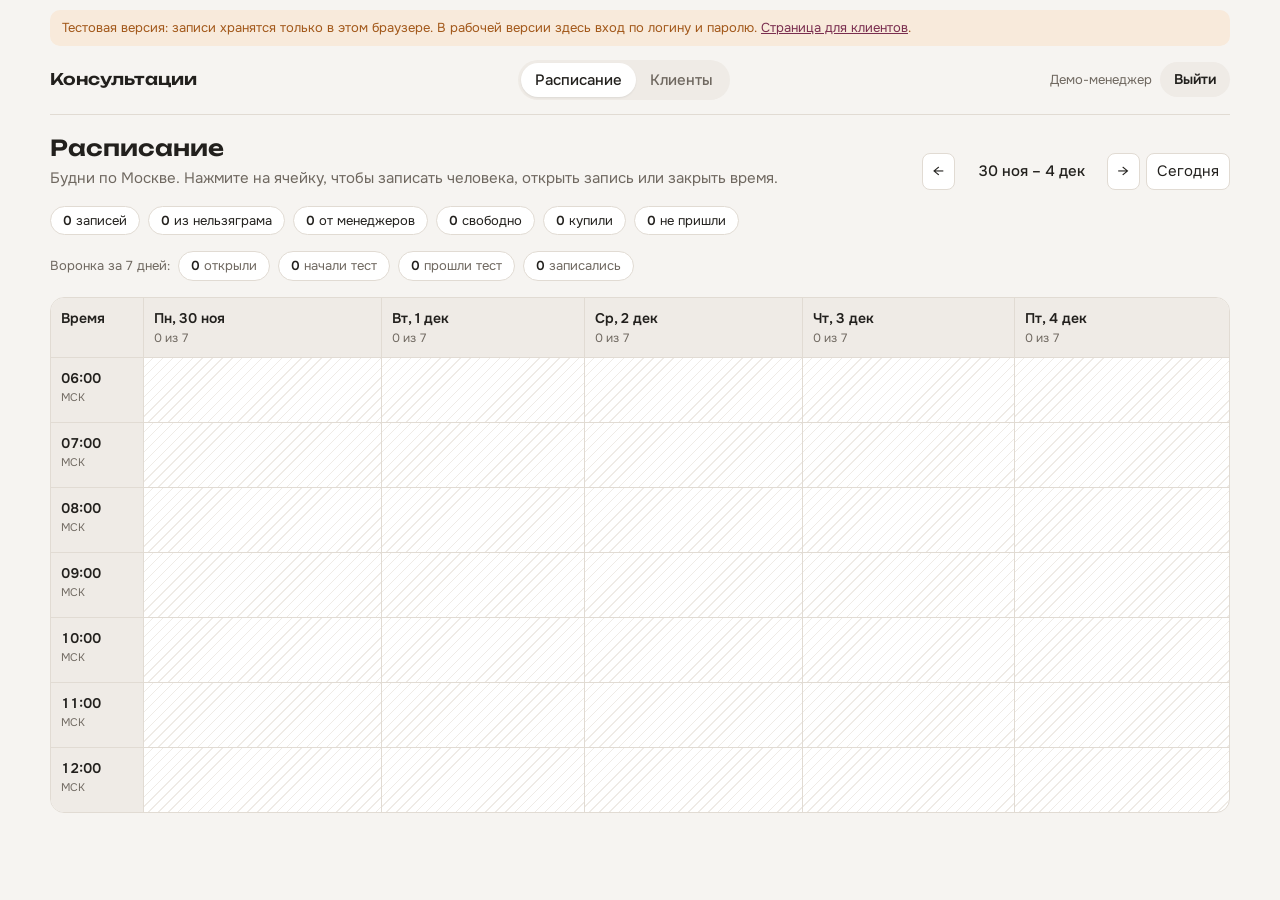
==== admin.html @ b44c7cf9 "Воронка-тест перед записью: 3 вопроса, 7 персональных ответов, ответы в CRM, статистика; тестовая ве" ====
<!doctype html>
<html lang="ru"><head><meta charset="utf-8"><meta name="viewport" content="width=device-width,initial-scale=1">
<meta name="robots" content="noindex">
<title>Админка консультаций</title>
<link rel="preconnect" href="https://fonts.googleapis.com"><link rel="preconnect" href="https://fonts.gstatic.com" crossorigin>
<link rel="stylesheet" href="https://fonts.googleapis.com/css2?family=Onest:wght@400;500;600;700&family=Unbounded:wght@600&display=swap">
<link rel="stylesheet" href="static/app.css">
<script src="static/demo-api.js"></script>
<style>
.top{max-width:1180px;margin:0 auto;padding-block:14px;display:flex;flex-wrap:wrap;gap:10px;align-items:center;justify-content:space-between;border-bottom:1px solid var(--line)}
.brand{font:600 16px/1.2 var(--f-display)}
.seg{display:inline-flex;background:var(--sunk);border-radius:999px;padding:3px}
.seg button{border:0;background:none;padding:6px 14px;border-radius:999px;color:var(--muted);font-weight:500}
.seg button[aria-pressed="true"]{background:var(--surface);color:var(--fg);box-shadow:0 1px 2px rgb(0 0 0 / .08)}
.who{font-size:13px;color:var(--muted)}
.wrap{max-width:1180px;margin:0 auto;padding-block:20px 0;display:grid;gap:16px}
.ahead{display:flex;flex-wrap:wrap;gap:12px;align-items:end;justify-content:space-between}
.ahead h1{font-size:22px}
.weeknav{display:flex;gap:6px;align-items:center;flex-wrap:wrap}
.weeknav button{border:1px solid var(--line);background:var(--surface);border-radius:8px;padding:6px 10px}
.weeknav .lbl{min-width:140px;text-align:center;font-weight:500}
.stats{display:flex;flex-wrap:wrap;gap:8px}
.stat{background:var(--surface);border:1px solid var(--line);border-radius:999px;padding:4px 12px;font-size:13px}.stat b{font-weight:600}
.gridwrap{overflow-x:auto;border:1px solid var(--line);border-radius:14px;background:var(--surface)}
table.week{border-collapse:collapse;width:100%;min-width:760px}
.week th,.week td{border-bottom:1px solid var(--line);border-right:1px solid var(--line);padding:0;vertical-align:top}
.week tr>*:last-child{border-right:0}.week tbody tr:last-child>*{border-bottom:0}
.week thead th{padding:10px;text-align:left;font-weight:600;font-size:14px;background:var(--sunk)}
.week thead th small{display:block;font-weight:400;color:var(--muted);font-size:12px}
.week thead th.today{color:var(--accent)}
.week th.hr{width:92px;padding:10px;font-weight:600;text-align:left;font-size:14px;background:var(--sunk)}
.week th.hr small{display:block;font-weight:400;color:var(--muted);font-size:11px}
.cell{display:grid;width:100%;min-height:64px;border:0;background:none;text-align:left;padding:8px 10px;gap:2px;align-content:start}
.cell:hover{background:var(--sunk)}
.cell .nm{font-weight:600;font-size:14px;overflow-wrap:anywhere}
.cell .mt{font-size:12px;color:var(--muted);overflow-wrap:anywhere}
.cell .plus{color:var(--muted);font-size:13px}
.cell.past{background:repeating-linear-gradient(135deg,transparent 0 6px,var(--sunk) 6px 7px);cursor:default}
.cell.blocked{background:var(--sunk)}.cell.blocked .nm{color:var(--blk);font-weight:500}
.cell.booked{border-left:4px solid var(--accent)}.cell.came{border-left:4px solid var(--ok)}
.cell.bought{border-left:4px solid var(--ok);background:var(--ok-soft)}.cell.noshow{border-left:4px solid var(--bad);background:var(--bad-soft)}
.filters{display:flex;flex-wrap:wrap;gap:8px;align-items:center}
.filters input{border:1px solid var(--line);background:var(--surface);border-radius:8px;padding:8px 12px;min-width:0;flex:1 1 240px}
.chips{display:flex;flex-wrap:wrap;gap:6px}
.chips button,.statusset button{border:1px solid var(--line);background:var(--surface);border-radius:999px;padding:5px 12px;font-size:13px}
.chips button[aria-pressed="true"],.statusset button[aria-pressed="true"]{border-color:var(--accent);background:var(--accent-soft);font-weight:600}
table.crm{border-collapse:collapse;width:100%;min-width:900px}
.crm th{text-align:left;font-size:12px;letter-spacing:.05em;text-transform:uppercase;color:var(--muted);font-weight:600;padding:10px 12px;background:var(--sunk);border-bottom:1px solid var(--line)}
.crm td{padding:10px 12px;border-bottom:1px solid var(--line);vertical-align:top;font-size:14px}
.crm tbody tr{cursor:pointer}.crm tbody tr:hover{background:var(--sunk)}
.crm tbody tr:last-child td{border-bottom:0}
.crm .nm{font-weight:600}.crm .mt{color:var(--muted);font-size:12px}
.empty{padding:28px;text-align:center;color:var(--muted)}
.panel{position:fixed;inset:0;display:grid;justify-items:end;background:rgb(0 0 0 / .35);z-index:5}
.sheet{width:min(440px,100%);height:100%;background:var(--surface);padding:20px 20px calc(24px + env(safe-area-inset-bottom,0px));overflow-y:auto;display:grid;gap:14px;align-content:start;border-left:1px solid var(--line)}
.sheet h2{font:600 19px/1.3 var(--f-display);margin:0;overflow-wrap:anywhere}
.when{color:var(--muted);margin:-8px 0 0;font-size:14px}
.kv{display:grid;grid-template-columns:110px 1fr;gap:6px 10px;font-size:14px;margin:0}
.kv dt{color:var(--muted)}.kv dd{margin:0;overflow-wrap:anywhere}
.statusset{display:flex;flex-wrap:wrap;gap:6px}
.confirm{background:var(--bad-soft);border-radius:10px;padding:12px;display:grid;gap:8px;font-size:14px}
.hist{display:grid;gap:6px;margin:0;padding:0;list-style:none}
.hist li{display:flex;flex-wrap:wrap;gap:8px;align-items:center;justify-content:space-between;border:1px solid var(--line);border-radius:8px;padding:8px 10px;font-size:14px}
hr.sep{border:0;border-top:1px solid var(--line);width:100%;margin:4px 0}
.quiz{background:var(--accent-soft);border-radius:10px;padding:10px 12px;display:grid;gap:4px;font-size:14px}
.quiz b{font-weight:600}
.funnel{display:flex;flex-wrap:wrap;gap:8px;align-items:center;font-size:13px;color:var(--muted)}
.funnel .stat b{color:var(--fg)}
.copy{border:0;background:none;color:var(--accent);padding:0;font-size:13px}
@media (prefers-reduced-motion:no-preference){.sheet{animation:slide .18s ease-out}@keyframes slide{from{transform:translateX(24px);opacity:.6}}}
</style>
</head><body>
<div style="background:var(--warn-soft);color:var(--warn);font-size:13px;padding:8px 12px;border-radius:10px;max-width:1180px;margin:10px auto 0">Тестовая версия: записи хранятся только в этом браузере. В рабочей версии здесь вход по логину и паролю. <a href="./">Страница для клиентов</a>.</div>
<header class="top">
  <span class="brand">Консультации</span>
  <div class="seg" role="group" aria-label="Раздел">
    <button id="t-sched" aria-pressed="true">Расписание</button>
    <button id="t-crm" aria-pressed="false">Клиенты</button>
  </div>
  <div class="row"><span class="who" id="who"></span><button class="btn ghost small" id="logout">Выйти</button></div>
</header>

<main class="wrap" id="v-sched">
  <div class="ahead">
    <div><h1>Расписание</h1><p class="sub">Будни по Москве. Нажмите на ячейку, чтобы записать человека, открыть запись или закрыть время.</p></div>
    <div class="weeknav"><button id="prevw" aria-label="Предыдущая неделя">←</button><span class="lbl tnum" id="weeklbl"></span><button id="nextw" aria-label="Следующая неделя">→</button><button id="thisw">Сегодня</button></div>
  </div>
  <div class="stats" id="stats"></div>
  <div class="funnel" id="funnel"></div>
  <div class="gridwrap"><table class="week" id="week"></table></div>
</main>

<main class="wrap" id="v-crm" hidden>
  <div class="ahead"><div><h1>Клиенты</h1><p class="sub">Все, кто записывался сам или кого добавил менеджер. Клиент определяется по телефону.</p></div></div>
  <div class="filters">
    <input id="q" type="search" placeholder="Поиск по имени, телефону, заметкам" aria-label="Поиск клиентов">
    <div class="chips" id="chips"></div>
  </div>
  <div class="gridwrap"><table class="crm" id="crm"></table></div>
</main>

<div class="panel" id="panel" hidden><aside class="sheet" id="sheet" role="dialog" aria-modal="true" aria-labelledby="p-title"></aside></div>

<script>
(function(){
  const $=id=>document.getElementById(id);
  const el=(t,a={},k=[])=>{const n=document.createElement(t);for(const[x,v]of Object.entries(a)){if(x==='class')n.className=v;else if(x==='text')n.textContent=v;else if(x.startsWith('on'))n.addEventListener(x.slice(2),v);else if(v===true)n.setAttribute(x,'');else if(v!==false&&v!=null)n.setAttribute(x,v);}for(const c of[].concat(k))if(c!=null)n.append(c);return n;};
  const pad=n=>String(n).padStart(2,'0');
  const WD=['Вс','Пн','Вт','Ср','Чт','Пт','Сб'],MON=['янв','фев','мар','апр','мая','июн','июл','авг','сен','окт','ноя','дек'];
  const MSK=3*3600e3;
  let HOURS=[6,7,8,9,10,11,12],WORK=[0,1,2,3,4],STATUS={};
  const ORDER=['booked','came','noshow','bought'];

  async function api(path,opt={}){
    const r=await fetch(path,{...opt,headers:{'Content-Type':'application/json','X-Requested-With':'fetch',...(opt.headers||{})},body:opt.body?JSON.stringify(opt.body):undefined});
    if(r.status===401){location.href='./';throw new Error('auth');}
    const j=await r.json().catch(()=>({}));
    if(!r.ok)throw new Error(j.error||'Не сохранилось. Попробуйте ещё раз.');
    return j;
  }
  // даты (по Москве)
  const dk=(y,m,d)=>`${y}-${pad(m+1)}-${pad(d)}`;
  const todayKey=()=>{const t=new Date(Date.now()+MSK);return dk(t.getUTCFullYear(),t.getUTCMonth(),t.getUTCDate());};
  const parts=s=>{const[y,m,d]=s.split('-').map(Number);const t=new Date(Date.UTC(y,m-1,d));return{y,m:m-1,d,wd:t.getUTCDay()};};
  const add=(s,n)=>{const[y,m,d]=s.split('-').map(Number);const t=new Date(Date.UTC(y,m-1,d+n));return dk(t.getUTCFullYear(),t.getUTCMonth(),t.getUTCDate());};
  const monday=s=>add(s,-((parts(s).wd+6)%7));
  const start=(s,h)=>{const[y,m,d]=s.split('-').map(Number);return Date.UTC(y,m-1,d,h)-MSK;};
  const dayLabel=s=>{const p=parts(s);return`${WD[p.wd]}, ${p.d} ${MON[p.m]}`;};
  const slotLabel=(s,h)=>`${dayLabel(s)}, ${pad(h)}:00 МСК`;
  const stPill=st=>el('span',{class:'st st-'+st,text:STATUS[st]||st});
  const fmtPhone=p=>{const d=(p||'').replace(/\D/g,'');return d.length===11&&d[0]==='7'?`+7 ${d.slice(1,4)} ${d.slice(4,7)}-${d.slice(7,9)}-${d.slice(9)}`:p;};

  // ---------- панель ----------
  let lastFocus=null;
  function openSheet(kids){lastFocus=document.activeElement;$('sheet').replaceChildren(...kids);$('panel').hidden=false;const f=$('sheet').querySelector('input,textarea,button');f&&f.focus();}
  function closeSheet(){$('panel').hidden=true;lastFocus&&lastFocus.focus&&lastFocus.focus();}
  $('panel').addEventListener('click',e=>{if(e.target===$('panel'))closeSheet();});
  document.addEventListener('keydown',e=>{if(e.key==='Escape'&&!$('panel').hidden)closeSheet();});
  const msg=()=>el('p',{class:'err',hidden:true});
  const show=(m,e)=>{m.textContent=e.message;m.hidden=false;};
  const fld=(id,label,input)=>el('div',{class:'field'},[el('label',{for:id,text:label}),input]);
  const copyBtn=text=>el('button',{class:'copy',type:'button',text:'копировать',onclick:async ev=>{try{await navigator.clipboard.writeText(text);ev.target.textContent='скопировано';}catch(e){}}});

  const quizBox=q=>q?el('div',{class:'quiz'},[el('b',{text:'Ответы теста'}),el('span',{text:q.summary}),el('span',{class:'mt',text:'Показан ответ: '+q.scenario_title})]):null;
  async function loadFunnel(){
    try{const s=await api('/api/admin/stats?days=7');
      const pct=(a,b)=>b?` (${Math.round(a*100/b)}%)`:'';
      $('funnel').replaceChildren('Воронка за 7 дней:',...[['открыли',s.open,null],['начали тест',s.start,s.open],['прошли тест',s.quiz_done,s.start],['записались',s.booked,s.quiz_done]].map(([k,v,base])=>el('span',{class:'stat tnum'},[el('b',{text:String(v)}),' '+k+(base!=null?pct(v,base):'')])));
    }catch(e){}
  }
  // ---------- расписание ----------
  let week=null,data={bookings:[],blocked:{}};
  async function loadWeek(){data=await api('/api/admin/week?start='+week);renderWeek();loadFunnel();}
  function renderWeek(){
    const days=[0,1,2,3,4,5,6].map(i=>add(week,i)).filter(s=>WORK.includes((parts(s).wd+6)%7));
    const a=parts(days[0]),b=parts(days[days.length-1]),tk=todayKey();
    $('weeklbl').textContent=a.m===b.m?`${a.d}–${b.d} ${MON[a.m]}`:`${a.d} ${MON[a.m]} – ${b.d} ${MON[b.m]}`;
    const by={};data.bookings.forEach(x=>by[x.slot]=x);
    let total=0,bot=0,man=0,free=0,bought=0,noshow=0;
    for(const s of days)for(const h of HOURS){const id=`${s}_${pad(h)}`,x=by[id];
      if(x){total++;x.source==='manager'?man++:bot++;if(x.status==='bought')bought++;if(x.status==='noshow')noshow++;}
      else if(!(id in data.blocked)&&start(s,h)>Date.now())free++;}
    $('stats').replaceChildren(...[['записей',total],['из нельзяграма',bot],['от менеджеров',man],['свободно',free],['купили',bought],['не пришли',noshow]].map(([k,v])=>el('span',{class:'stat tnum'},[el('b',{text:String(v)}),' '+k])));
    const head=el('thead',{},el('tr',{},[el('th',{class:'hr',text:'Время'}),...days.map(s=>el('th',{class:s===tk?'today':''},[dayLabel(s)+(s===tk?' · сегодня':''),el('small',{class:'tnum',text:`${HOURS.filter(h=>by[`${s}_${pad(h)}`]).length} из ${HOURS.length}`})]))]));
    const bodyRows=el('tbody',{},HOURS.map(h=>el('tr',{},[el('th',{class:'hr tnum',scope:'row'},[`${pad(h)}:00`,el('small',{text:'МСК'})]),...days.map(s=>el('td',{},cell(s,h,by)))])));
    $('week').replaceChildren(head,bodyRows);
  }
  function cell(s,h,by){
    const id=`${s}_${pad(h)}`,x=by[id],past=start(s,h)<Date.now();
    if(x)return el('button',{class:'cell '+x.status,type:'button',onclick:()=>openBooking(x)},[
      el('span',{class:'nm',text:x.client.name}),el('span',{class:'mt',text:fmtPhone(x.client.phone)}),
      el('span',{class:'row'},[el('span',{class:'pill '+(x.source==='manager'?'man':'bot'),text:x.source==='manager'?'менеджер':'нельзяграм'}),x.status!=='booked'?el('span',{class:'mt',text:STATUS[x.status]}):null])]);
    if(id in data.blocked)return el('button',{class:'cell blocked',type:'button',onclick:()=>openBlocked(s,h)},[el('span',{class:'nm',text:'Закрыто'}),el('span',{class:'mt',text:data.blocked[id]||''})]);
    if(past)return el('div',{class:'cell past','aria-label':'Прошло'});
    return el('button',{class:'cell',type:'button','aria-label':'Свободно, '+slotLabel(s,h),onclick:()=>openFree(s,h)},[el('span',{class:'plus',text:'+ записать'})]);
  }
  $('prevw').onclick=()=>{week=add(week,-7);loadWeek();};
  $('nextw').onclick=()=>{week=add(week,7);loadWeek();};
  $('thisw').onclick=()=>{week=monday(todayKey());loadWeek();};

  function openFree(s,h){
    const n=el('input',{id:'a-n'}),p=el('input',{id:'a-p',type:'tel',placeholder:'+7 900 000-00-00'}),c=el('textarea',{id:'a-c',rows:3}),r=el('input',{id:'a-r',placeholder:'например, эфир или выходной'}),m=msg();
    const save=el('button',{class:'btn',type:'button',text:'Записать',onclick:async()=>{save.disabled=true;try{await api('/api/admin/bookings',{method:'POST',body:{date:s,hour:h,name:n.value,phone:p.value,note:c.value}});closeSheet();loadWeek();}catch(e){show(m,e);save.disabled=false;}}});
    const blk=el('button',{class:'btn ghost',type:'button',text:'Закрыть это время',onclick:async()=>{blk.disabled=true;try{await api('/api/admin/blocked',{method:'POST',body:{date:s,hour:h,reason:r.value}});closeSheet();loadWeek();}catch(e){show(m,e);blk.disabled=false;}}});
    openSheet([el('h2',{id:'p-title',text:'Записать на консультацию'}),el('p',{class:'when tnum',text:slotLabel(s,h)}),
      fld('a-n','Имя',n),fld('a-p','Телефон',p),fld('a-c','Комментарий',c),m,
      el('div',{class:'row'},[save,el('button',{class:'btn ghost',type:'button',text:'Отмена',onclick:closeSheet})]),
      el('hr',{class:'sep'}),fld('a-r','Или закрыть время, чтобы никто не записался',r),el('div',{},blk)]);
  }
  function openBlocked(s,h){
    const m=msg(),id=`${s}_${pad(h)}`;
    openSheet([el('h2',{id:'p-title',text:'Время закрыто'}),el('p',{class:'when tnum',text:slotLabel(s,h)}),el('p',{text:data.blocked[id]?`Причина: ${data.blocked[id]}`:'Причина не указана.'}),m,
      el('div',{class:'row'},[el('button',{class:'btn',type:'button',text:'Открыть для записи',onclick:async()=>{try{await api('/api/admin/blocked/'+id,{method:'DELETE'});closeSheet();loadWeek();}catch(e){show(m,e);}}}),el('button',{class:'btn ghost',type:'button',text:'Закрыть панель',onclick:closeSheet})])]);
  }
  function statusButtons(cur,onPick){
    const box=el('div',{class:'statusset'},ORDER.map(k=>el('button',{type:'button','aria-pressed':String(k===cur),text:STATUS[k],onclick:async ev=>{const b=ev.currentTarget;try{await onPick(k);box.querySelectorAll('button').forEach(x=>x.setAttribute('aria-pressed',String(x===b)));}catch(e){}}})));
    return box;
  }
  function openBooking(x){
    const m=msg();
    const conf=el('div',{class:'confirm',hidden:true},[el('span',{text:'Отменить запись? Время снова станет свободным, запись останется в истории клиента.'}),el('div',{class:'row'},[
      el('button',{class:'btn danger',type:'button',text:'Да, отменить',onclick:async()=>{try{await api('/api/admin/bookings/'+x.id,{method:'PATCH',body:{status:'cancelled'}});closeSheet();loadWeek();}catch(e){show(m,e);}}}),
      el('button',{class:'btn ghost',type:'button',text:'Нет',onclick:()=>{conf.hidden=true;}})])]);
    openSheet([el('h2',{id:'p-title',text:x.client.name}),el('p',{class:'when tnum',text:slotLabel(x.date,x.hour)}),
      el('dl',{class:'kv'},[el('dt',{text:'Телефон'}),el('dd',{class:'tnum'},[fmtPhone(x.client.phone),' ',copyBtn(x.client.phone)]),
        el('dt',{text:'Источник'}),el('dd',{text:x.source==='manager'?`добавил менеджер${x.created_by?' ('+x.created_by+')':''}`:'записался сам по ссылке'}),
        el('dt',{text:'Комментарий'}),el('dd',{text:x.note||'—'})]),quizBox(x.quiz),
      el('div',{class:'field'},[el('label',{text:'Итог консультации'}),statusButtons(x.status,async k=>{try{await api('/api/admin/bookings/'+x.id,{method:'PATCH',body:{status:k}});x.status=k;loadWeek();}catch(e){show(m,e);throw e;}})]),
      m,el('div',{class:'row'},[el('button',{class:'btn ghost',type:'button',text:'Карточка клиента',onclick:()=>openClient(x.client.id)}),el('button',{class:'btn danger',type:'button',text:'Отменить запись',onclick:()=>{conf.hidden=false;}})]),conf]);
  }

  // ---------- клиенты ----------
  let fStatus='',qTimer=null;
  function renderChips(){$('chips').replaceChildren(...[['','Все'],...ORDER.map(k=>[k,STATUS[k]])].map(([k,v])=>el('button',{type:'button','aria-pressed':String(k===fStatus),text:v,onclick:()=>{fStatus=k;renderChips();loadClients();}})));}
  $('q').addEventListener('input',()=>{clearTimeout(qTimer);qTimer=setTimeout(loadClients,250);});
  async function loadClients(){
    const j=await api('/api/admin/clients?q='+encodeURIComponent($('q').value)+'&status='+fStatus);
    const head=el('thead',{},el('tr',{},['Клиент','Телефон','Ответы теста','Статус','Консультаций','Последняя запись'].map(t=>el('th',{text:t}))));
    if(!j.clients.length){$('crm').replaceChildren(head,el('tbody',{},el('tr',{},el('td',{colspan:6,class:'empty',text:$('q').value||fStatus?'Никого не нашлось. Измените поиск или фильтр.':'Клиентов пока нет. Они появятся после первой записи.'}))));return;}
    $('crm').replaceChildren(head,el('tbody',{},j.clients.map(c=>el('tr',{tabindex:0,onclick:()=>openClient(c.id),onkeydown:e=>{if(e.key==='Enter')openClient(c.id);}},[
      el('td',{},[el('div',{class:'nm',text:c.name}),c.notes?el('div',{class:'mt',text:c.notes.slice(0,60)+(c.notes.length>60?'…':'')}):null]),
      el('td',{class:'tnum',text:fmtPhone(c.phone)}),el('td',{},c.quiz?[el('div',{text:c.quiz.summary}),el('div',{class:'mt',text:c.quiz.scenario_title})]:'—'),el('td',{},stPill(c.status)),
      el('td',{class:'tnum',text:String(c.visits)}),el('td',{class:'tnum',text:c.last_slot?slotLabel(c.last_slot.slice(0,10),+c.last_slot.slice(11)):'—'})]))));
  }
  async function openClient(id){
    let j;try{j=await api('/api/admin/clients/'+id);}catch(e){return;}
    const c=j.client,m=msg();
    const n=el('input',{id:'c-n',value:c.name}),notes=el('textarea',{id:'c-notes',rows:4});notes.value=c.notes||'';
    const save=el('button',{class:'btn',type:'button',text:'Сохранить',onclick:async()=>{save.disabled=true;try{await api('/api/admin/clients/'+id,{method:'PATCH',body:{name:n.value,notes:notes.value}});save.textContent='Сохранено';setTimeout(()=>save.textContent='Сохранить',1500);refresh();}catch(e){show(m,e);}finally{save.disabled=false;}}});
    openSheet([el('h2',{id:'p-title',text:c.name}),
      el('dl',{class:'kv'},[el('dt',{text:'Телефон'}),el('dd',{class:'tnum'},[fmtPhone(c.phone),' ',copyBtn(c.phone)]),el('dt',{text:'В базе с'}),el('dd',{class:'tnum',text:new Date(c.created_at).toLocaleDateString('ru-RU')})]),quizBox(c.quiz),
      el('div',{class:'field'},[el('label',{text:'Статус клиента'}),statusButtons(c.status,async k=>{try{await api('/api/admin/clients/'+id,{method:'PATCH',body:{status:k}});refresh();}catch(e){show(m,e);throw e;}})]),
      fld('c-n','Имя',n),fld('c-notes','Заметки менеджера',notes),m,el('div',{class:'row'},[save,el('button',{class:'btn ghost',type:'button',text:'Закрыть',onclick:closeSheet})]),
      el('hr',{class:'sep'}),el('div',{class:'field'},[el('label',{text:`История записей (${j.bookings.length})`}),
        j.bookings.length?el('ul',{class:'hist'},j.bookings.map(b=>el('li',{},[el('span',{class:'tnum',text:slotLabel(b.date,b.hour)}),el('span',{class:'row'},[el('span',{class:'pill '+(b.source==='manager'?'man':'bot'),text:b.source==='manager'?'менеджер':'нельзяграм'}),stPill(b.status)])]))):el('p',{class:'note',text:'Записей нет.'})])]);
  }
  function refresh(){if(!$('v-crm').hidden)loadClients();else loadWeek();}

  // ---------- вкладки ----------
  function tab(name){
    $('t-sched').setAttribute('aria-pressed',name==='sched');$('t-crm').setAttribute('aria-pressed',name==='crm');
    $('v-sched').hidden=name!=='sched';$('v-crm').hidden=name!=='crm';
    try{history.replaceState(null,'',name==='crm'?'#clients':'#');}catch(e){}
    name==='crm'?loadClients():loadWeek();
  }
  $('t-sched').onclick=()=>tab('sched');$('t-crm').onclick=()=>tab('crm');
  $('logout').onclick=async()=>{try{await api('/admin/logout',{method:'POST'});}catch(e){}location.href='./';};

  (async()=>{
    const me=await api('/api/admin/me');STATUS=me.statuses;HOURS=me.hours;WORK=me.workdays;$('who').textContent=me.name;
    week=monday(todayKey());renderChips();tab(location.hash==='#clients'?'crm':'sched');
    setInterval(()=>{if($('panel').hidden)refresh();},30000); // записи из бота подтягиваются сами
  })();
})();
</script>
</body></html>
---- static/app.css ----
/* Общие стили: страница записи, вход, админка. Цвета — токены, светлая и тёмная тема. */
:root{
  --bg:#f6f4f1; --surface:#ffffff; --sunk:#efebe6; --line:#e1dbd3;
  --fg:#22201d; --muted:#6f6860; --accent:#7a2e4f; --accent-fg:#ffffff; --accent-soft:#f3e4ea;
  --ok:#2f7a4f; --ok-soft:#e2f1e7; --warn:#a2581a; --warn-soft:#f8eadb; --bad:#a4322b; --bad-soft:#f7e1df; --blk:#8a8178;
  --f-display:"Unbounded","Onest",system-ui,sans-serif;
  --f-body:"Onest",system-ui,-apple-system,"Segoe UI",sans-serif;
  --r:10px; color-scheme:light;
}
@media (prefers-color-scheme: dark){:root{
  --bg:#181614; --surface:#211f1c; --sunk:#2a2724; --line:#37332e;
  --fg:#efeae4; --muted:#a59d93; --accent:#e18cb0; --accent-fg:#1d1416; --accent-soft:#3a2530;
  --ok:#7cc89a; --ok-soft:#1f3328; --warn:#e3a36a; --warn-soft:#3a2b1d; --bad:#ec8f86; --bad-soft:#3d2321; --blk:#8f877e; color-scheme:dark}}
*{box-sizing:border-box}
html{-webkit-text-size-adjust:100%}
body{margin:0;background:var(--bg);color:var(--fg);font:15px/1.5 var(--f-body);padding-inline:16px;padding-block:0 48px}
[hidden]{display:none!important}
button,input,select,textarea{font:inherit;color:inherit}
button{cursor:pointer}
a{color:var(--accent)}
:focus-visible{outline:2px solid var(--accent);outline-offset:2px}
.tnum{font-variant-numeric:tabular-nums}
h1{font:600 clamp(22px,5vw,28px)/1.2 var(--f-display);margin:0;text-wrap:balance}
.sub{color:var(--muted);margin:6px 0 0}
.field{display:grid;gap:4px}
.field label{font-size:13px;color:var(--muted)}
.field input,.field textarea,.field select{border:1px solid var(--line);background:var(--bg);border-radius:8px;padding:10px 12px;width:100%}
.btn{display:inline-block;border:0;border-radius:999px;padding:12px 20px;background:var(--accent);color:var(--accent-fg);font-weight:600;text-decoration:none;text-align:center}
.btn:disabled{opacity:.5;cursor:default}
.btn.ghost{background:var(--sunk);color:var(--fg)}
.btn.danger{background:var(--bad-soft);color:var(--bad)}
.btn.small{padding:7px 14px;font-size:14px}
.err{color:var(--bad);font-size:14px;margin:0}
.note{font-size:13px;color:var(--muted)}
.row{display:flex;flex-wrap:wrap;gap:8px;align-items:center}
.pill{display:inline-block;font-size:11px;font-weight:600;border-radius:999px;padding:1px 8px;width:max-content;white-space:nowrap}
.pill.bot{background:var(--accent-soft);color:var(--accent)}
.pill.man{background:var(--warn-soft);color:var(--warn)}
.st{display:inline-block;font-size:12px;font-weight:600;border-radius:999px;padding:2px 10px;white-space:nowrap}
.st-booked{background:var(--accent-soft);color:var(--accent)}
.st-came{background:var(--ok-soft);color:var(--ok)}
.st-bought{background:var(--ok);color:var(--surface)}
.st-noshow{background:var(--bad-soft);color:var(--bad)}
.st-cancelled{background:var(--sunk);color:var(--muted)}
.hp{position:absolute;left:-9999px;width:1px;height:1px;overflow:hidden}
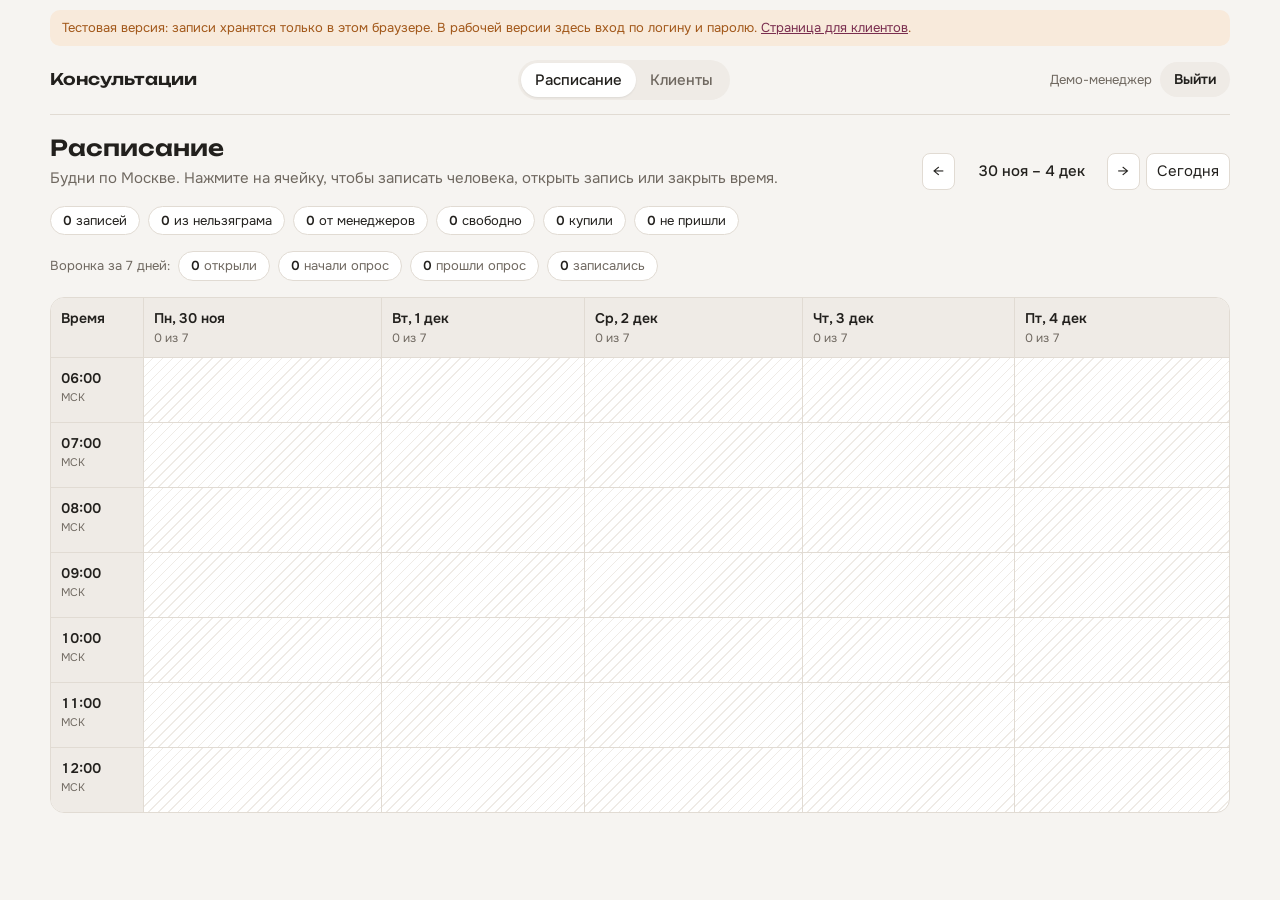
==== commit a50850b8: "«Тест» → «опрос» в формулировках воронки и админки Co-Authored-By: Claude Opus 5.5 <noreply@anthropi" ====
--- a/admin.html
+++ b/admin.html
@@ -4,8 +4,8 @@
 <title>Админка консультаций</title>
 <link rel="preconnect" href="https://fonts.googleapis.com"><link rel="preconnect" href="https://fonts.gstatic.com" crossorigin>
 <link rel="stylesheet" href="https://fonts.googleapis.com/css2?family=Onest:wght@400;500;600;700&family=Unbounded:wght@600&display=swap">
-<link rel="stylesheet" href="static/app.css">
-<script src="static/demo-api.js"></script>
+<link rel="stylesheet" href="static/app.css?v=21696125">
+<script src="static/demo-api.js?v=9f163e85"></script>
 <style>
 .top{max-width:1180px;margin:0 auto;padding-block:14px;display:flex;flex-wrap:wrap;gap:10px;align-items:center;justify-content:space-between;border-bottom:1px solid var(--line)}
 .brand{font:600 16px/1.2 var(--f-display)}
@@ -141,11 +141,11 @@
   const fld=(id,label,input)=>el('div',{class:'field'},[el('label',{for:id,text:label}),input]);
   const copyBtn=text=>el('button',{class:'copy',type:'button',text:'копировать',onclick:async ev=>{try{await navigator.clipboard.writeText(text);ev.target.textContent='скопировано';}catch(e){}}});
 
-  const quizBox=q=>q?el('div',{class:'quiz'},[el('b',{text:'Ответы теста'}),el('span',{text:q.summary}),el('span',{class:'mt',text:'Показан ответ: '+q.scenario_title})]):null;
+  const quizBox=q=>q?el('div',{class:'quiz'},[el('b',{text:'Ответы опроса'}),el('span',{text:q.summary}),el('span',{class:'mt',text:'Показан ответ: '+q.scenario_title})]):null;
   async function loadFunnel(){
     try{const s=await api('/api/admin/stats?days=7');
       const pct=(a,b)=>b?` (${Math.round(a*100/b)}%)`:'';
-      $('funnel').replaceChildren('Воронка за 7 дней:',...[['открыли',s.open,null],['начали тест',s.start,s.open],['прошли тест',s.quiz_done,s.start],['записались',s.booked,s.quiz_done]].map(([k,v,base])=>el('span',{class:'stat tnum'},[el('b',{text:String(v)}),' '+k+(base!=null?pct(v,base):'')])));
+      $('funnel').replaceChildren('Воронка за 7 дней:',...[['открыли',s.open,null],['начали опрос',s.start,s.open],['прошли опрос',s.quiz_done,s.start],['записались',s.booked,s.quiz_done]].map(([k,v,base])=>el('span',{class:'stat tnum'},[el('b',{text:String(v)}),' '+k+(base!=null?pct(v,base):'')])));
     }catch(e){}
   }
   // ---------- расписание ----------
@@ -215,7 +215,7 @@
   $('q').addEventListener('input',()=>{clearTimeout(qTimer);qTimer=setTimeout(loadClients,250);});
   async function loadClients(){
     const j=await api('/api/admin/clients?q='+encodeURIComponent($('q').value)+'&status='+fStatus);
-    const head=el('thead',{},el('tr',{},['Клиент','Телефон','Ответы теста','Статус','Консультаций','Последняя запись'].map(t=>el('th',{text:t}))));
+    const head=el('thead',{},el('tr',{},['Клиент','Телефон','Ответы опроса','Статус','Консультаций','Последняя запись'].map(t=>el('th',{text:t}))));
     if(!j.clients.length){$('crm').replaceChildren(head,el('tbody',{},el('tr',{},el('td',{colspan:6,class:'empty',text:$('q').value||fStatus?'Никого не нашлось. Измените поиск или фильтр.':'Клиентов пока нет. Они появятся после первой записи.'}))));return;}
     $('crm').replaceChildren(head,el('tbody',{},j.clients.map(c=>el('tr',{tabindex:0,onclick:()=>openClient(c.id),onkeydown:e=>{if(e.key==='Enter')openClient(c.id);}},[
       el('td',{},[el('div',{class:'nm',text:c.name}),c.notes?el('div',{class:'mt',text:c.notes.slice(0,60)+(c.notes.length>60?'…':'')}):null]),
